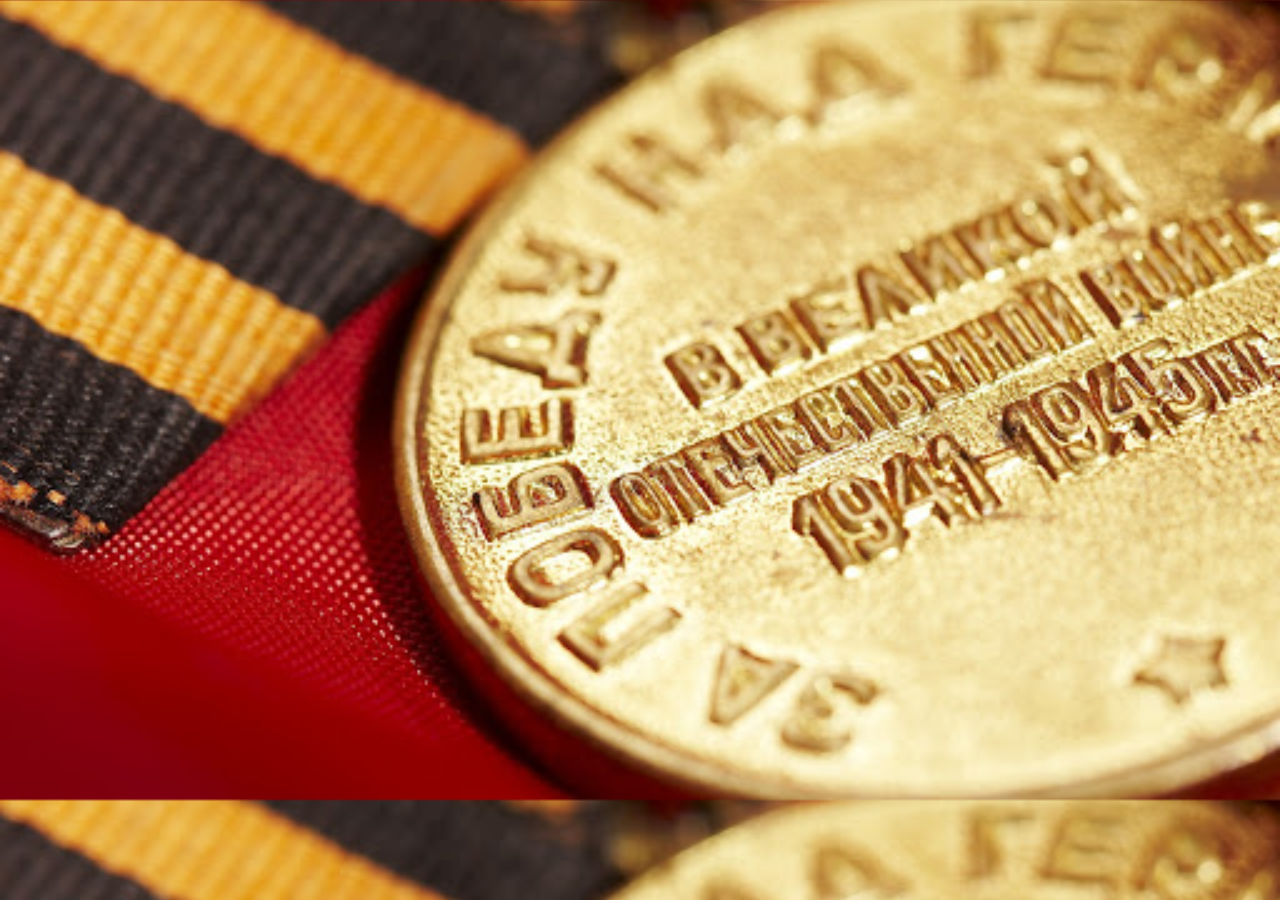
==== index.html @ 42876184 "Initial commit" ====
<!DOCTYPE HTML PUBLIC "-//W3C//DTD HTML 4.01//EN" "http://www.w3.org/TR/html4/strict.dtd">
<html>
    <head>
        <meta http-equiv="Content-Type" content="text/html; charset=utf-8">
        <title>asd</title>
        <style type="text/css">
            BODY {
                background: url(0127_SiegeOfLeningrad/image/background.jpg) repeat-y;
                background-size: 100%;
            }
        </style>
    </head>
 
    <frameset rows="10%, *>
        <frame>
            
        </frame>
        <frame>
            
        </frame>
    </frameset>
</html>
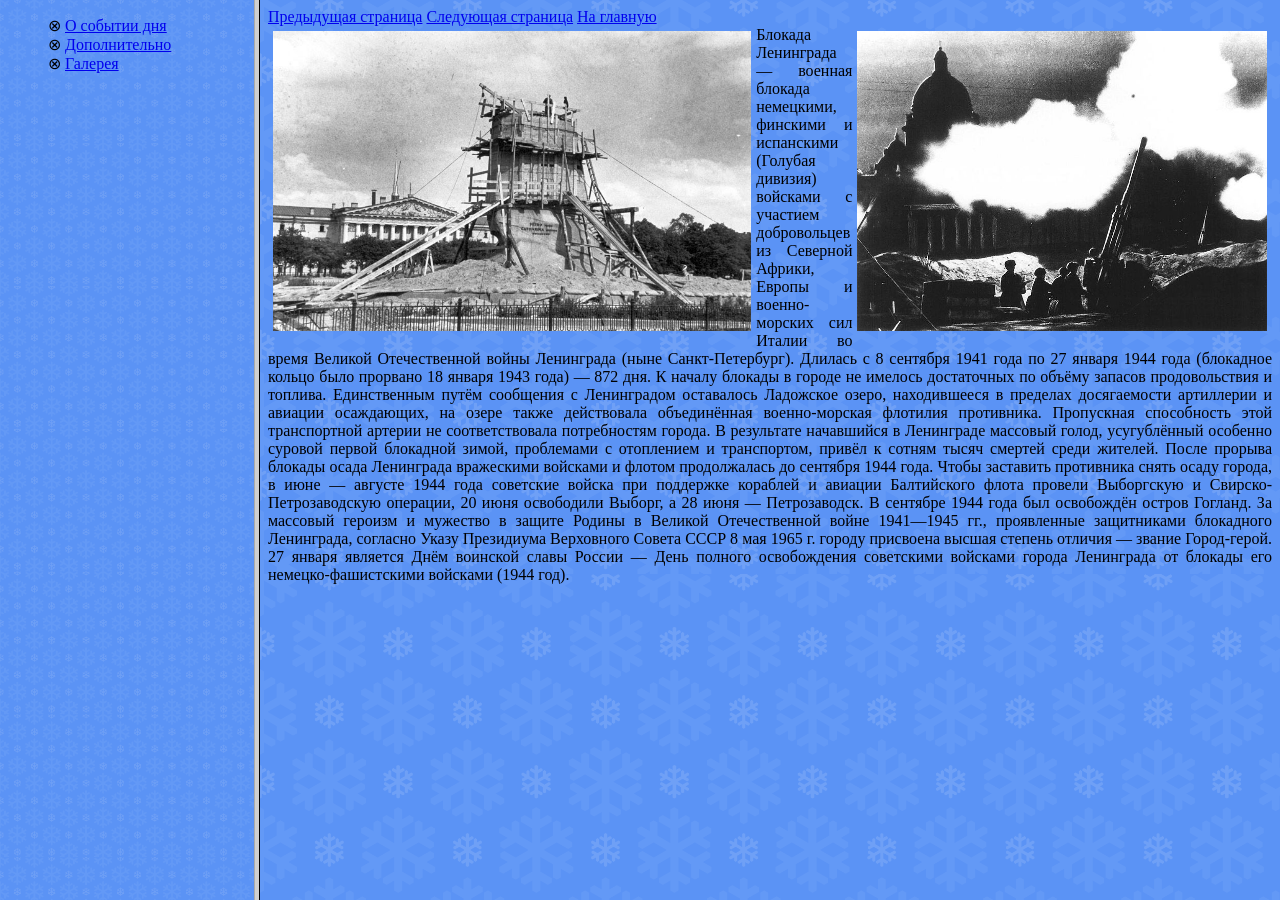
==== commit 09320b77: "Lab 1 release commit" ====
--- a/index.html
+++ b/index.html
@@ -2,21 +2,11 @@
 <html>
     <head>
         <meta http-equiv="Content-Type" content="text/html; charset=utf-8">
-        <title>asd</title>
-        <style type="text/css">
-            BODY {
-                background: url(0127_SiegeOfLeningrad/image/background.jpg) repeat-y;
-                background-size: 100%;
-            }
-        </style>
+        <title>День в истории</title>
     </head>
  
-    <frameset rows="10%, *>
-        <frame>
-            
-        </frame>
-        <frame>
-            
-        </frame>
+    <frameset rows="*" cols="20%, *">
+        <frame src="navigation.html" name="navFrame" scrolling="no" noresize>
+        <frame src="0127_SiegeOfLeningrad/story.html" name="contentFrame" noresize></frame>
     </frameset>
 </html>
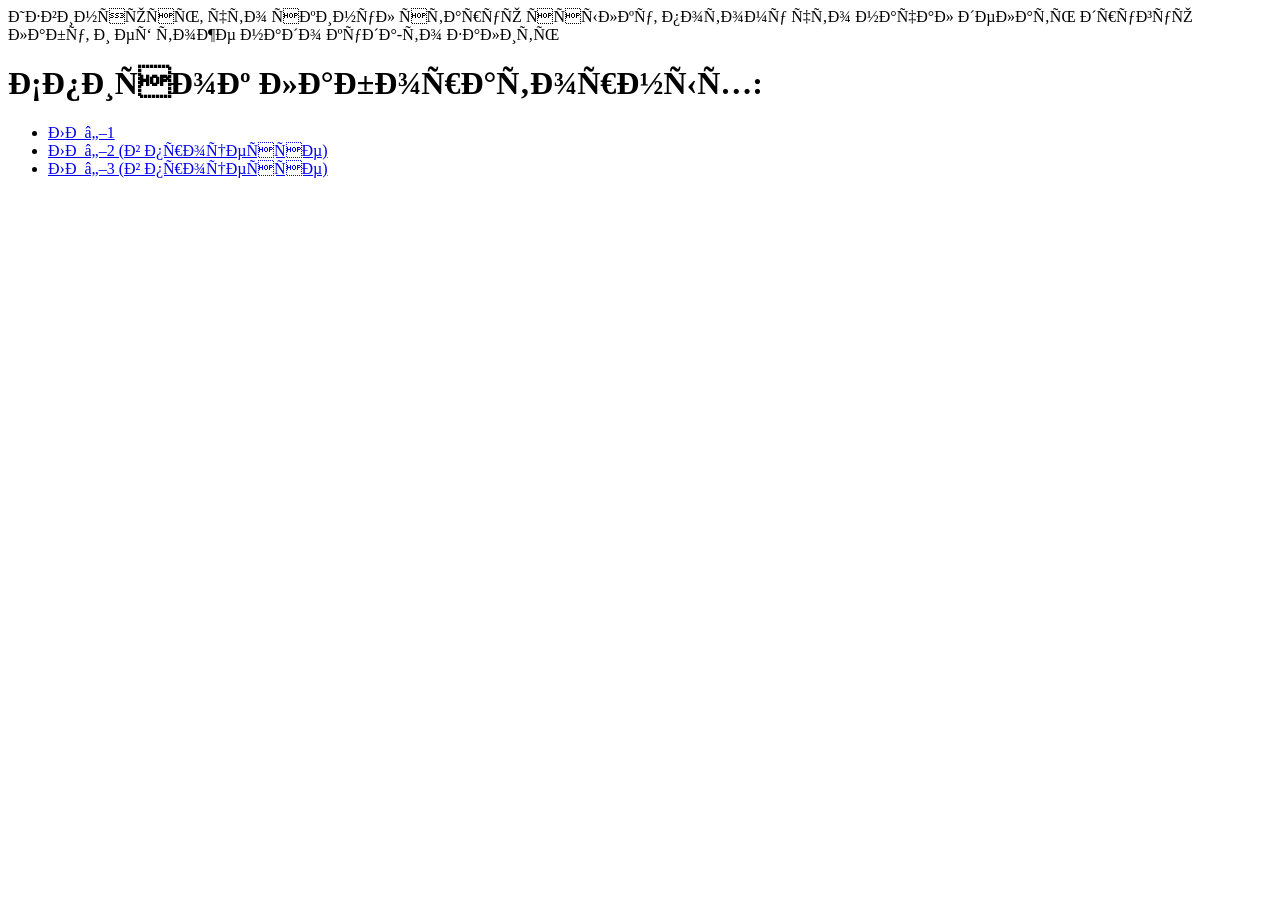
==== commit 9001eaa4: "Changed hierarchy of site to create different labs" ====
--- a/index.html
+++ b/index.html
@@ -1,12 +1,17 @@
-<!DOCTYPE HTML PUBLIC "-//W3C//DTD HTML 4.01//EN" "http://www.w3.org/TR/html4/strict.dtd">
 <html>
     <head>
-        <meta http-equiv="Content-Type" content="text/html; charset=utf-8">
-        <title>День в истории</title>
+        <title>
+            <meta http-equiv="Content-Type" content="text/html; charset=utf-8">
+            <title>Лабы</title>
+        </title>
     </head>
- 
-    <frameset rows="*" cols="20%, *">
-        <frame src="navigation.html" name="navFrame" scrolling="no" noresize>
-        <frame src="0127_SiegeOfLeningrad/story.html" name="contentFrame" noresize></frame>
-    </frameset>
+    <body>
+        Извиняюсь, что скинул старую ссылку, потому что начал делать другую лабу, и её тоже надо куда-то залить
+        <h1>Список лабораторных:</h1>
+        <ul>
+            <li><a href="/Lab1/index.html">ЛР №1</a></li>
+            <li><a href="/Lab2/index.html">ЛР №2 (в процессе)</a></li>
+            <li><a href="/Lab3/index.html">ЛР №3 (в процессе)</a></li>
+        </ul>
+    </body>
 </html>
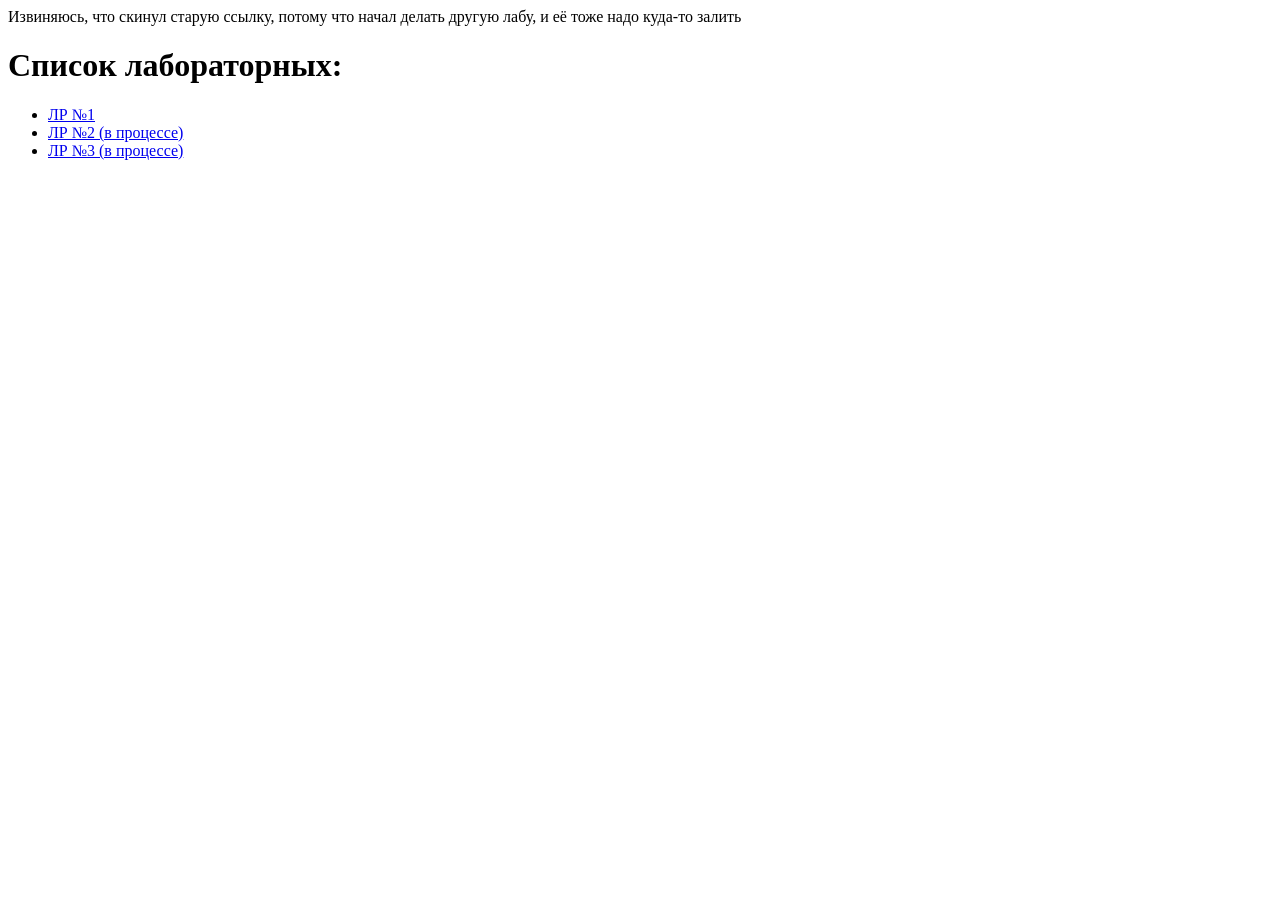
==== commit d5c1f975: "changed main index.html" ====
--- a/index.html
+++ b/index.html
@@ -1,9 +1,7 @@
 <html>
     <head>
-        <title>
-            <meta http-equiv="Content-Type" content="text/html; charset=utf-8">
-            <title>Лабы</title>
-        </title>
+        <meta http-equiv="Content-Type" content="text/html; charset=utf-8">
+        <title>Лабы</title>
     </head>
     <body>
         Извиняюсь, что скинул старую ссылку, потому что начал делать другую лабу, и её тоже надо куда-то залить
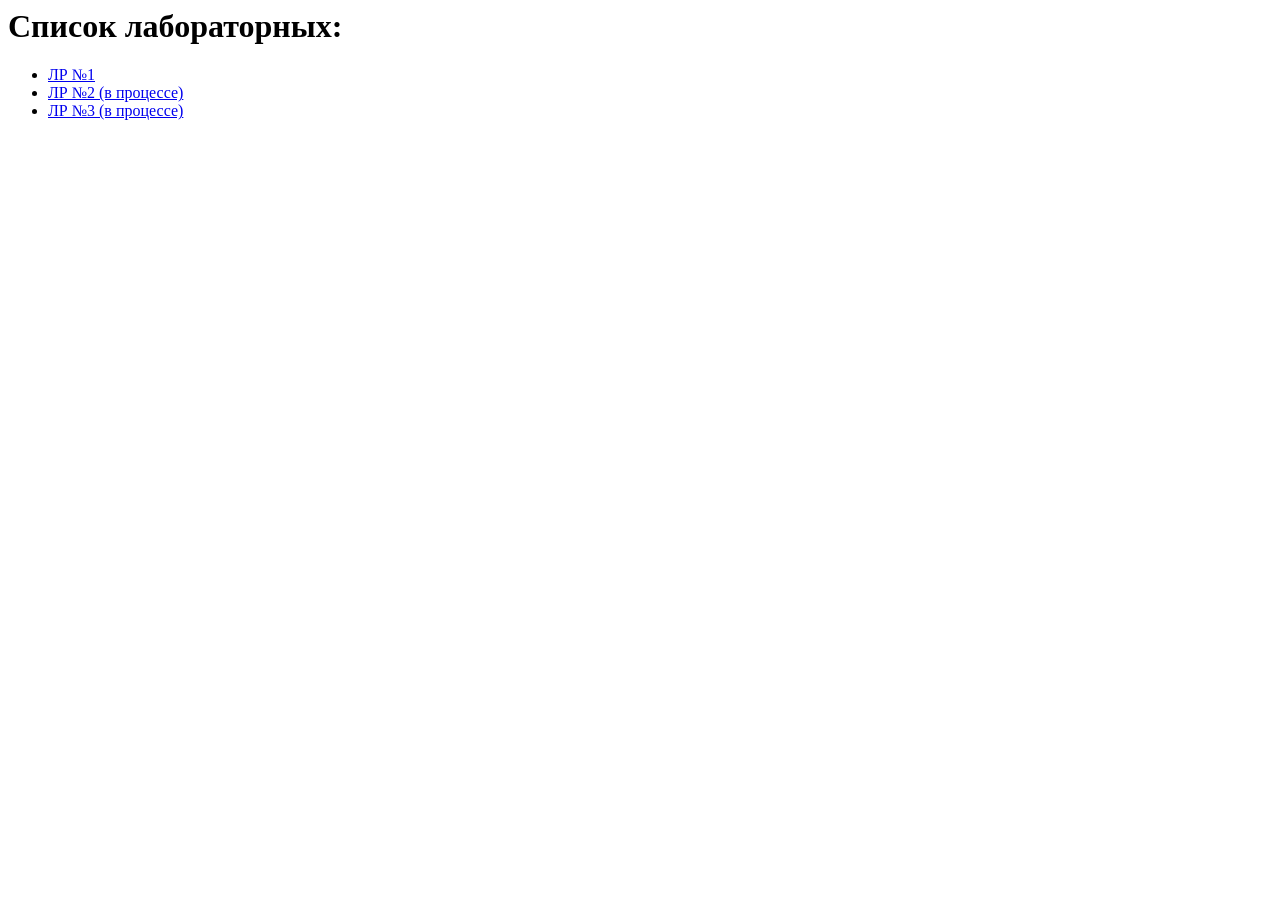
==== commit 304a0e2f: "main index.html changed" ====
--- a/index.html
+++ b/index.html
@@ -4,7 +4,6 @@
         <title>Лабы</title>
     </head>
     <body>
-        Извиняюсь, что скинул старую ссылку, потому что начал делать другую лабу, и её тоже надо куда-то залить
         <h1>Список лабораторных:</h1>
         <ul>
             <li><a href="/Lab1/index.html">ЛР №1</a></li>
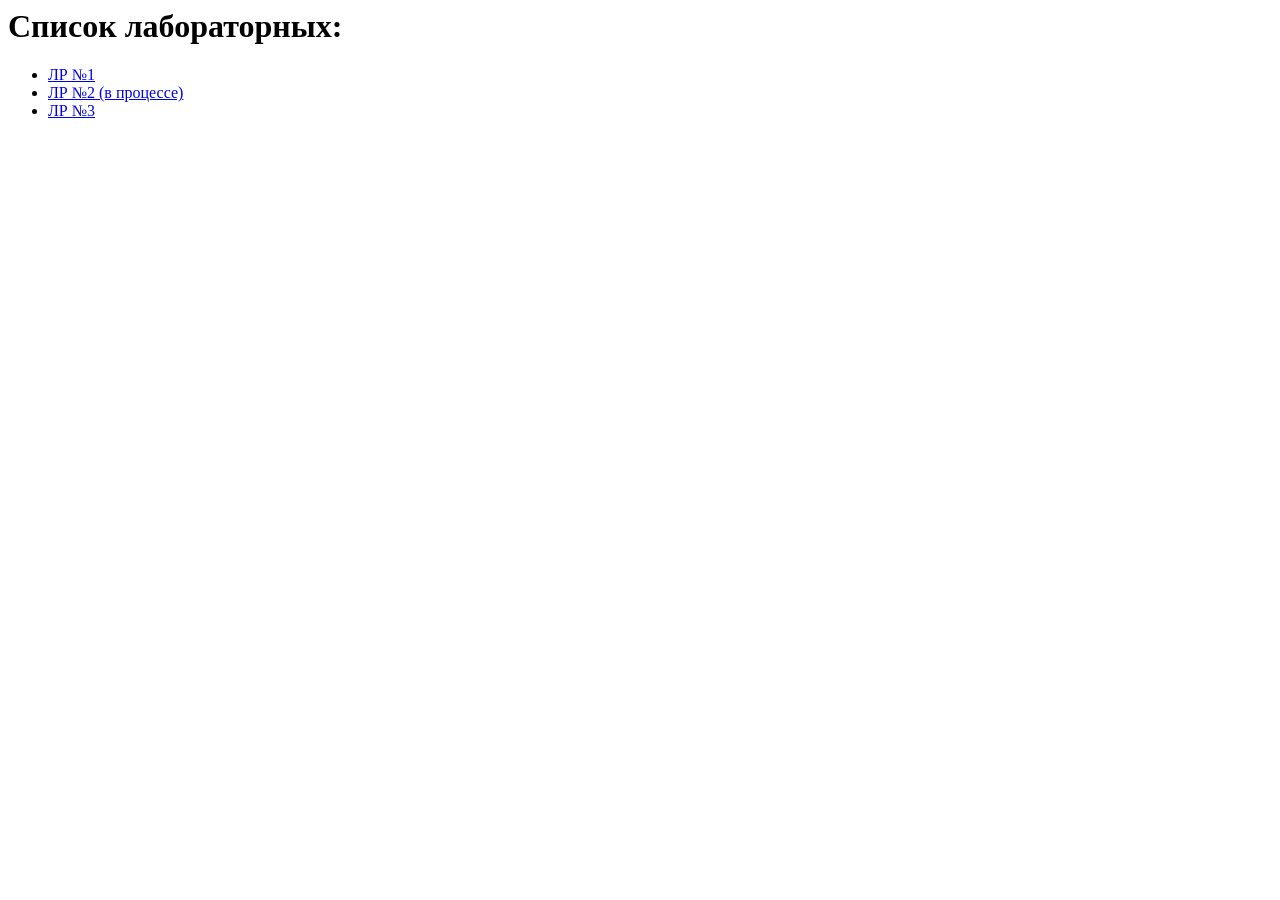
==== commit 9355552b: "removed css, changed ul type" ====
--- a/index.html
+++ b/index.html
@@ -8,7 +8,7 @@
         <ul>
             <li><a href="/Lab1/index.html">ЛР №1</a></li>
             <li><a href="/Lab2/index.html">ЛР №2 (в процессе)</a></li>
-            <li><a href="/Lab3/index.html">ЛР №3 (в процессе)</a></li>
+            <li><a href="/Lab3/index.html">ЛР №3</a></li>
         </ul>
     </body>
 </html>
